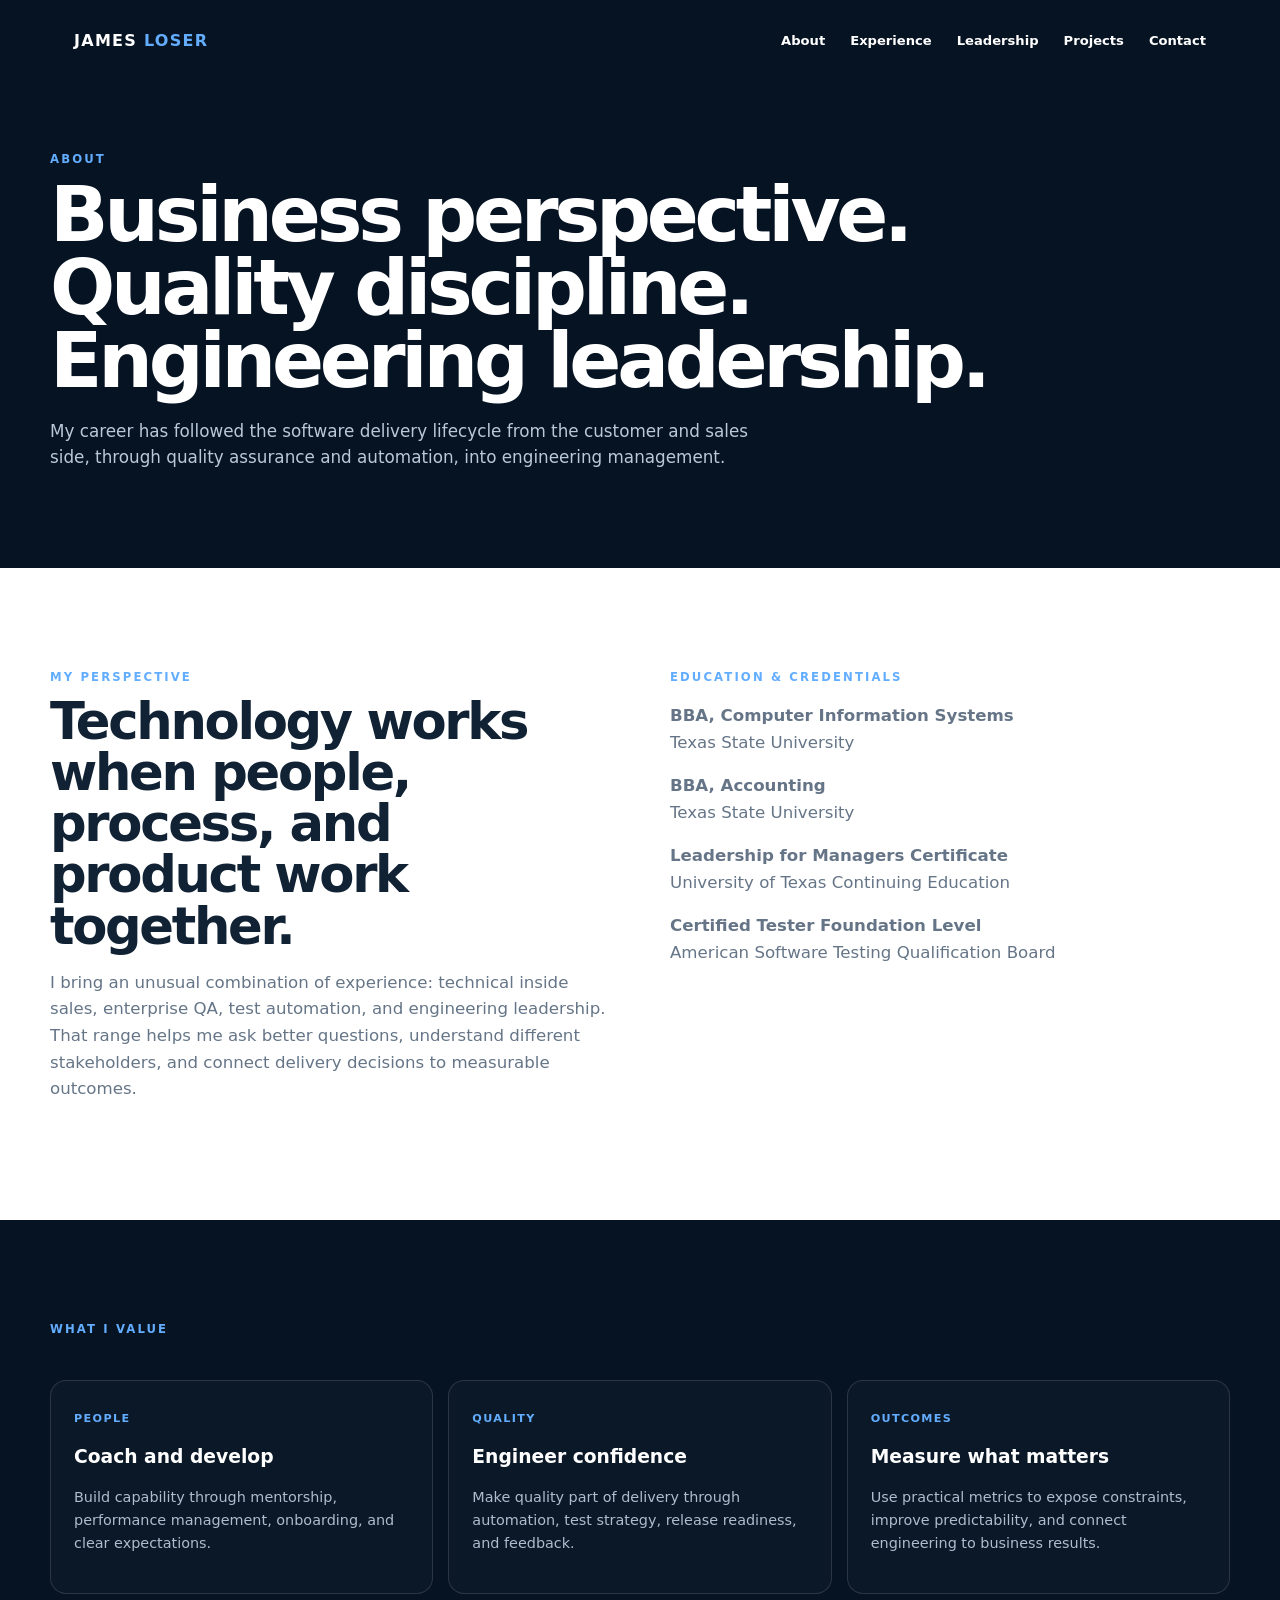
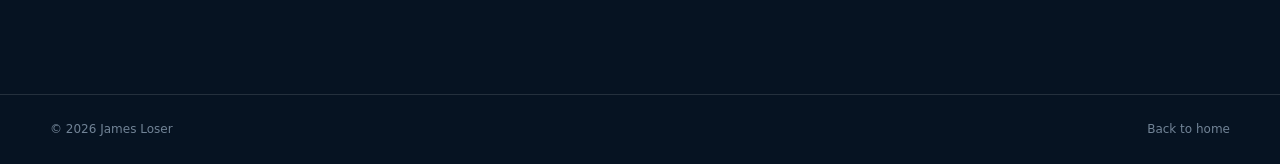
==== about.html @ 6de45515 "Add career-focused About page" ====
<!doctype html><html lang="en"><head><meta charset="utf-8"><meta name="viewport" content="width=device-width,initial-scale=1"><title>About James Loser</title><link rel="stylesheet" href="styles.css"></head><body><header class="page-hero"><nav class="nav"><a class="brand" href="index.html">James <span>Loser</span></a><div class="links"><a href="about.html">About</a><a href="experience.html">Experience</a><a href="leadership.html">Leadership</a><a href="projects.html">Projects</a><a href="contact.html">Contact</a></div></nav><div class="wrap"><div class="eyebrow">About</div><h1>Business perspective.<br>Quality discipline.<br>Engineering leadership.</h1><p>My career has followed the software delivery lifecycle from the customer and sales side, through quality assurance and automation, into engineering management.</p></div></header><main><section><div class="wrap grid2"><div><div class="label">My perspective</div><h2 class="title">Technology works when people, process, and product work together.</h2><p class="lead">I bring an unusual combination of experience: technical inside sales, enterprise QA, test automation, and engineering leadership. That range helps me ask better questions, understand different stakeholders, and connect delivery decisions to measurable outcomes.</p></div><div><div class="label">Education & credentials</div><p class="lead"><strong>BBA, Computer Information Systems</strong><br>Texas State University</p><p class="lead"><strong>BBA, Accounting</strong><br>Texas State University</p><p class="lead"><strong>Leadership for Managers Certificate</strong><br>University of Texas Continuing Education</p><p class="lead"><strong>Certified Tester Foundation Level</strong><br>American Software Testing Qualification Board</p></div></div></section><section class="dark"><div class="wrap"><div class="label">What I value</div><div class="cards"><article class="card"><b>PEOPLE</b><h3>Coach and develop</h3><p>Build capability through mentorship, performance management, onboarding, and clear expectations.</p></article><article class="card"><b>QUALITY</b><h3>Engineer confidence</h3><p>Make quality part of delivery through automation, test strategy, release readiness, and feedback.</p></article><article class="card"><b>OUTCOMES</b><h3>Measure what matters</h3><p>Use practical metrics to expose constraints, improve predictability, and connect engineering to business results.</p></article></div></div></section></main><footer class="footer"><div class="footer-inner"><span>© 2026 James Loser</span><a href="index.html">Back to home</a></div></footer></body></html>
---- styles.css ----
:root{--navy:#061322;--navy2:#0b1f33;--blue:#63adff;--ink:#102234;--muted:#657587;--line:#dbe4ed;--light:#f4f7fa;--white:#fff}*{box-sizing:border-box}html{scroll-behavior:smooth}body{margin:0;font-family:Inter,ui-sans-serif,system-ui,-apple-system,BlinkMacSystemFont,"Segoe UI",sans-serif;color:var(--ink);background:var(--white);line-height:1.6}a{color:inherit;text-decoration:none}.nav{position:absolute;top:0;left:0;right:0;z-index:5;max-width:1180px;margin:auto;padding:28px 24px;display:flex;justify-content:space-between;align-items:center;color:#fff}.brand{font-weight:900;letter-spacing:.08em;text-transform:uppercase}.brand span,.eyebrow,.label{color:var(--blue)}.links{display:flex;gap:25px;font-size:.82rem;font-weight:700}.links a:hover{color:var(--blue)}.hero{min-height:760px;position:relative;display:flex;flex-direction:column;color:#fff;overflow:hidden;background:var(--navy)}.hero:before{content:"";position:absolute;inset:0;background:linear-gradient(90deg,rgba(2,15,29,.88),rgba(2,15,29,.38) 58%,rgba(2,15,29,.18)),url("assets/hero.jpg") center/cover}.hero:after{content:"";position:absolute;inset:0;background:linear-gradient(180deg,rgba(2,12,23,.15),transparent 55%,rgba(2,12,23,.85))}.hero-inner,.metrics{position:relative;z-index:2;width:min(1180px,calc(100% - 48px));margin:auto}.hero-inner{flex:1;display:flex;align-items:center;padding-top:95px}.copy{max-width:720px}.eyebrow,.label{font-size:.73rem;font-weight:900;letter-spacing:.18em;text-transform:uppercase}.copy h1{font-size:clamp(3.3rem,6.5vw,6.4rem);line-height:.94;letter-spacing:-.06em;margin:14px 0 24px}.copy h1 span{color:var(--blue)}.copy p{max-width:680px;color:#e5edf5;font-size:1.05rem}.buttons{display:flex;gap:10px;flex-wrap:wrap;margin-top:28px}.btn{display:inline-block;padding:11px 17px;border:1px solid rgba(255,255,255,.28);border-radius:999px;font-size:.82rem;font-weight:800}.btn.primary{background:#fff;color:var(--navy)}.metrics{border-top:1px solid rgba(255,255,255,.28);padding:18px 0 27px;display:grid;grid-template-columns:repeat(5,1fr);gap:18px}.metric strong{display:block}.metric small{color:#b9c9d8;text-transform:uppercase;letter-spacing:.08em;font-size:.65rem}section{padding:100px 24px}.wrap{max-width:1180px;margin:auto}.section-head{max-width:760px}.title{font-size:clamp(2.3rem,4vw,4rem);line-height:1;letter-spacing:-.045em;margin:9px 0 18px}.lead{color:var(--muted);max-width:760px;font-size:1.04rem}.dark{background:var(--navy);color:#fff}.dark .lead{color:#adbdcd}.grid2{display:grid;grid-template-columns:1fr 1fr;gap:60px}.cards{display:grid;grid-template-columns:repeat(3,1fr);gap:15px;margin-top:42px}.card{border:1px solid rgba(255,255,255,.13);background:rgba(255,255,255,.025);border-radius:16px;padding:23px}.card b{color:var(--blue);font-size:.7rem;letter-spacing:.12em}.card h3{margin:12px 0 7px}.card p{color:#aebdcd;font-size:.9rem}.light{background:var(--light)}.timeline{margin-top:45px;border-left:2px solid #cfdbe6;padding-left:28px}.role{position:relative;margin:0 0 42px}.role:before{content:"";position:absolute;width:10px;height:10px;border-radius:50%;background:var(--blue);left:-34px;top:8px}.role h3{margin:0;font-size:1.35rem}.role .meta{color:#6b7b8b;font-size:.86rem;margin-bottom:10px}.role ul{margin:8px 0 0;padding-left:20px;color:#4f6173}.tags{margin-top:15px}.tag{display:inline-block;border:1px solid #cfdae5;color:#315b83;border-radius:999px;padding:4px 9px;font-size:.7rem;margin:3px}.stat-grid{display:grid;grid-template-columns:repeat(4,1fr);gap:15px;margin-top:35px}.stat{border:1px solid var(--line);background:#fff;border-radius:15px;padding:22px}.stat strong{display:block;font-size:1.7rem}.stat span{color:var(--muted);font-size:.8rem}.contact{background:var(--navy);color:#fff}.contact-box{border:1px solid rgba(255,255,255,.14);border-radius:20px;padding:42px;display:flex;justify-content:space-between;gap:35px;align-items:center}.contact-box p{color:#aebdcd;max-width:700px}.contact-links{display:flex;gap:10px;flex-wrap:wrap}.contact-links a{border:1px solid rgba(255,255,255,.18);padding:10px 14px;border-radius:999px;font-size:.82rem}.page-hero{background:var(--navy);color:#fff;padding:150px 24px 80px}.page-hero h1{font-size:clamp(3rem,6vw,5.5rem);line-height:.95;letter-spacing:-.055em;margin:10px 0 20px}.page-hero p{max-width:720px;color:#b9c9d8;font-size:1.05rem}.footer{border-top:1px solid rgba(255,255,255,.12);background:var(--navy);color:#718396;padding:25px 24px;font-size:.75rem}.footer-inner{max-width:1180px;margin:auto;display:flex;justify-content:space-between}.mobile-menu{display:none}@media(max-width:850px){.links{display:none}.grid2,.cards{grid-template-columns:1fr}.metrics{grid-template-columns:repeat(2,1fr)}.stat-grid{grid-template-columns:repeat(2,1fr)}.hero{min-height:720px}.contact-box{flex-direction:column;align-items:flex-start}}@media(max-width:520px){section{padding:75px 20px}.hero-inner,.metrics{width:calc(100% - 36px)}.copy h1{font-size:3.25rem}.metrics{gap:12px}.page-hero{padding:125px 20px 65px}.stat-grid{grid-template-columns:1fr}.footer-inner{flex-direction:column;gap:6px}}
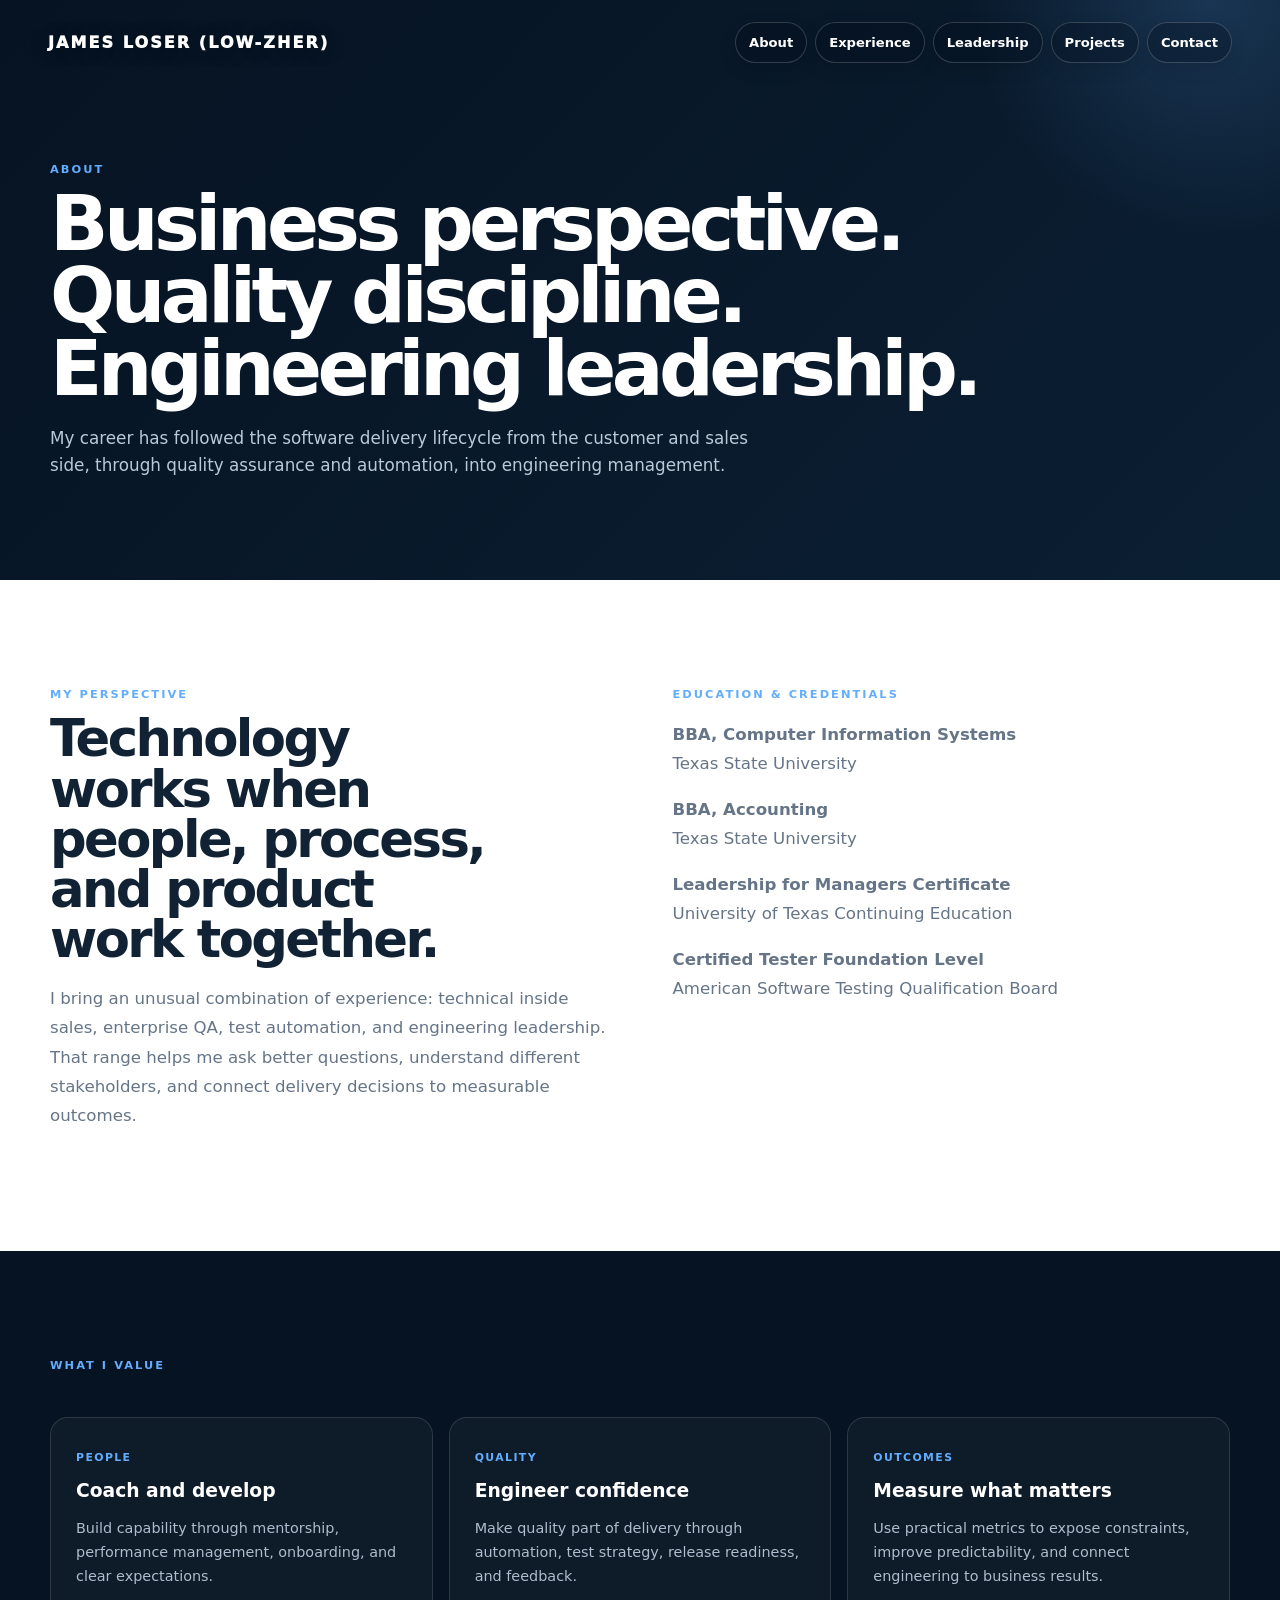
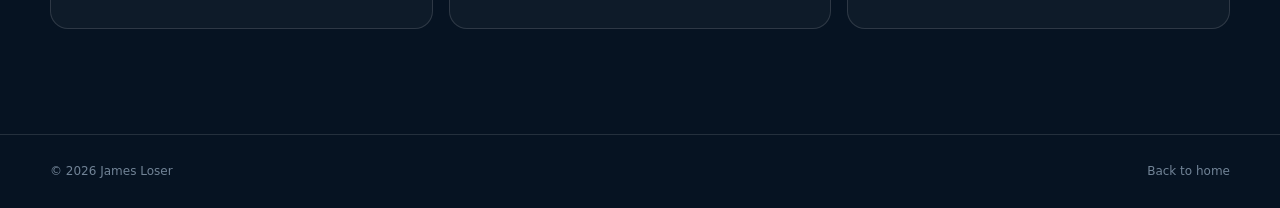
==== commit 0aaeddf7: "Add phonetic spelling for Loser to About branding" ====
--- a/about.html
+++ b/about.html
@@ -1 +1 @@
-<!doctype html><html lang="en"><head><meta charset="utf-8"><meta name="viewport" content="width=device-width,initial-scale=1"><title>About James Loser</title><link rel="stylesheet" href="styles.css"></head><body><header class="page-hero"><nav class="nav"><a class="brand" href="index.html">James <span>Loser</span></a><div class="links"><a href="about.html">About</a><a href="experience.html">Experience</a><a href="leadership.html">Leadership</a><a href="projects.html">Projects</a><a href="contact.html">Contact</a></div></nav><div class="wrap"><div class="eyebrow">About</div><h1>Business perspective.<br>Quality discipline.<br>Engineering leadership.</h1><p>My career has followed the software delivery lifecycle from the customer and sales side, through quality assurance and automation, into engineering management.</p></div></header><main><section><div class="wrap grid2"><div><div class="label">My perspective</div><h2 class="title">Technology works when people, process, and product work together.</h2><p class="lead">I bring an unusual combination of experience: technical inside sales, enterprise QA, test automation, and engineering leadership. That range helps me ask better questions, understand different stakeholders, and connect delivery decisions to measurable outcomes.</p></div><div><div class="label">Education & credentials</div><p class="lead"><strong>BBA, Computer Information Systems</strong><br>Texas State University</p><p class="lead"><strong>BBA, Accounting</strong><br>Texas State University</p><p class="lead"><strong>Leadership for Managers Certificate</strong><br>University of Texas Continuing Education</p><p class="lead"><strong>Certified Tester Foundation Level</strong><br>American Software Testing Qualification Board</p></div></div></section><section class="dark"><div class="wrap"><div class="label">What I value</div><div class="cards"><article class="card"><b>PEOPLE</b><h3>Coach and develop</h3><p>Build capability through mentorship, performance management, onboarding, and clear expectations.</p></article><article class="card"><b>QUALITY</b><h3>Engineer confidence</h3><p>Make quality part of delivery through automation, test strategy, release readiness, and feedback.</p></article><article class="card"><b>OUTCOMES</b><h3>Measure what matters</h3><p>Use practical metrics to expose constraints, improve predictability, and connect engineering to business results.</p></article></div></div></section></main><footer class="footer"><div class="footer-inner"><span>© 2026 James Loser</span><a href="index.html">Back to home</a></div></footer></body></html>+<!doctype html><html lang="en"><head><meta charset="utf-8"><meta name="viewport" content="width=device-width,initial-scale=1"><title>About James Loser</title><link rel="stylesheet" href="styles.css"></head><body><header class="page-hero"><nav class="nav"><a class="brand" href="index.html">James <span>Loser</span><span class="phonetic"> (Low-Zher)</span></a><div class="links"><a href="about.html">About</a><a href="experience.html">Experience</a><a href="leadership.html">Leadership</a><a href="projects.html">Projects</a><a href="contact.html">Contact</a></div></nav><div class="wrap"><div class="eyebrow">About</div><h1>Business perspective.<br>Quality discipline.<br>Engineering leadership.</h1><p>My career has followed the software delivery lifecycle from the customer and sales side, through quality assurance and automation, into engineering management.</p></div></header><main><section><div class="wrap grid2"><div><div class="label">My perspective</div><h2 class="title">Technology works when people, process, and product work together.</h2><p class="lead">I bring an unusual combination of experience: technical inside sales, enterprise QA, test automation, and engineering leadership. That range helps me ask better questions, understand different stakeholders, and connect delivery decisions to measurable outcomes.</p></div><div><div class="label">Education & credentials</div><p class="lead"><strong>BBA, Computer Information Systems</strong><br>Texas State University</p><p class="lead"><strong>BBA, Accounting</strong><br>Texas State University</p><p class="lead"><strong>Leadership for Managers Certificate</strong><br>University of Texas Continuing Education</p><p class="lead"><strong>Certified Tester Foundation Level</strong><br>American Software Testing Qualification Board</p></div></div></section><section class="dark"><div class="wrap"><div class="label">What I value</div><div class="cards"><article class="card"><b>PEOPLE</b><h3>Coach and develop</h3><p>Build capability through mentorship, performance management, onboarding, and clear expectations.</p></article><article class="card"><b>QUALITY</b><h3>Engineer confidence</h3><p>Make quality part of delivery through automation, test strategy, release readiness, and feedback.</p></article><article class="card"><b>OUTCOMES</b><h3>Measure what matters</h3><p>Use practical metrics to expose constraints, improve predictability, and connect engineering to business results.</p></article></div></div></section></main><footer class="footer"><div class="footer-inner"><span>© 2026 James Loser</span><a href="index.html">Back to home</a></div></footer></body></html>
--- a/styles.css
+++ b/styles.css
@@ -1 +1 @@
-:root{--navy:#061322;--navy2:#0b1f33;--blue:#63adff;--ink:#102234;--muted:#657587;--line:#dbe4ed;--light:#f4f7fa;--white:#fff}*{box-sizing:border-box}html{scroll-behavior:smooth}body{margin:0;font-family:Inter,ui-sans-serif,system-ui,-apple-system,BlinkMacSystemFont,"Segoe UI",sans-serif;color:var(--ink);background:var(--white);line-height:1.6}a{color:inherit;text-decoration:none}.nav{position:absolute;top:0;left:0;right:0;z-index:5;max-width:1180px;margin:auto;padding:28px 24px;display:flex;justify-content:space-between;align-items:center;color:#fff}.brand{font-weight:900;letter-spacing:.08em;text-transform:uppercase}.brand span,.eyebrow,.label{color:var(--blue)}.links{display:flex;gap:25px;font-size:.82rem;font-weight:700}.links a:hover{color:var(--blue)}.hero{min-height:760px;position:relative;display:flex;flex-direction:column;color:#fff;overflow:hidden;background:var(--navy)}.hero:before{content:"";position:absolute;inset:0;background:linear-gradient(90deg,rgba(2,15,29,.88),rgba(2,15,29,.38) 58%,rgba(2,15,29,.18)),url("assets/hero.jpg") center/cover}.hero:after{content:"";position:absolute;inset:0;background:linear-gradient(180deg,rgba(2,12,23,.15),transparent 55%,rgba(2,12,23,.85))}.hero-inner,.metrics{position:relative;z-index:2;width:min(1180px,calc(100% - 48px));margin:auto}.hero-inner{flex:1;display:flex;align-items:center;padding-top:95px}.copy{max-width:720px}.eyebrow,.label{font-size:.73rem;font-weight:900;letter-spacing:.18em;text-transform:uppercase}.copy h1{font-size:clamp(3.3rem,6.5vw,6.4rem);line-height:.94;letter-spacing:-.06em;margin:14px 0 24px}.copy h1 span{color:var(--blue)}.copy p{max-width:680px;color:#e5edf5;font-size:1.05rem}.buttons{display:flex;gap:10px;flex-wrap:wrap;margin-top:28px}.btn{display:inline-block;padding:11px 17px;border:1px solid rgba(255,255,255,.28);border-radius:999px;font-size:.82rem;font-weight:800}.btn.primary{background:#fff;color:var(--navy)}.metrics{border-top:1px solid rgba(255,255,255,.28);padding:18px 0 27px;display:grid;grid-template-columns:repeat(5,1fr);gap:18px}.metric strong{display:block}.metric small{color:#b9c9d8;text-transform:uppercase;letter-spacing:.08em;font-size:.65rem}section{padding:100px 24px}.wrap{max-width:1180px;margin:auto}.section-head{max-width:760px}.title{font-size:clamp(2.3rem,4vw,4rem);line-height:1;letter-spacing:-.045em;margin:9px 0 18px}.lead{color:var(--muted);max-width:760px;font-size:1.04rem}.dark{background:var(--navy);color:#fff}.dark .lead{color:#adbdcd}.grid2{display:grid;grid-template-columns:1fr 1fr;gap:60px}.cards{display:grid;grid-template-columns:repeat(3,1fr);gap:15px;margin-top:42px}.card{border:1px solid rgba(255,255,255,.13);background:rgba(255,255,255,.025);border-radius:16px;padding:23px}.card b{color:var(--blue);font-size:.7rem;letter-spacing:.12em}.card h3{margin:12px 0 7px}.card p{color:#aebdcd;font-size:.9rem}.light{background:var(--light)}.timeline{margin-top:45px;border-left:2px solid #cfdbe6;padding-left:28px}.role{position:relative;margin:0 0 42px}.role:before{content:"";position:absolute;width:10px;height:10px;border-radius:50%;background:var(--blue);left:-34px;top:8px}.role h3{margin:0;font-size:1.35rem}.role .meta{color:#6b7b8b;font-size:.86rem;margin-bottom:10px}.role ul{margin:8px 0 0;padding-left:20px;color:#4f6173}.tags{margin-top:15px}.tag{display:inline-block;border:1px solid #cfdae5;color:#315b83;border-radius:999px;padding:4px 9px;font-size:.7rem;margin:3px}.stat-grid{display:grid;grid-template-columns:repeat(4,1fr);gap:15px;margin-top:35px}.stat{border:1px solid var(--line);background:#fff;border-radius:15px;padding:22px}.stat strong{display:block;font-size:1.7rem}.stat span{color:var(--muted);font-size:.8rem}.contact{background:var(--navy);color:#fff}.contact-box{border:1px solid rgba(255,255,255,.14);border-radius:20px;padding:42px;display:flex;justify-content:space-between;gap:35px;align-items:center}.contact-box p{color:#aebdcd;max-width:700px}.contact-links{display:flex;gap:10px;flex-wrap:wrap}.contact-links a{border:1px solid rgba(255,255,255,.18);padding:10px 14px;border-radius:999px;font-size:.82rem}.page-hero{background:var(--navy);color:#fff;padding:150px 24px 80px}.page-hero h1{font-size:clamp(3rem,6vw,5.5rem);line-height:.95;letter-spacing:-.055em;margin:10px 0 20px}.page-hero p{max-width:720px;color:#b9c9d8;font-size:1.05rem}.footer{border-top:1px solid rgba(255,255,255,.12);background:var(--navy);color:#718396;padding:25px 24px;font-size:.75rem}.footer-inner{max-width:1180px;margin:auto;display:flex;justify-content:space-between}.mobile-menu{display:none}@media(max-width:850px){.links{display:none}.grid2,.cards{grid-template-columns:1fr}.metrics{grid-template-columns:repeat(2,1fr)}.stat-grid{grid-template-columns:repeat(2,1fr)}.hero{min-height:720px}.contact-box{flex-direction:column;align-items:flex-start}}@media(max-width:520px){section{padding:75px 20px}.hero-inner,.metrics{width:calc(100% - 36px)}.copy h1{font-size:3.25rem}.metrics{gap:12px}.page-hero{padding:125px 20px 65px}.stat-grid{grid-template-columns:1fr}.footer-inner{flex-direction:column;gap:6px}}
+:root{--navy:#061322;--navy2:#0b1f33;--blue:#63adff;--blue2:#9dceff;--ink:#102234;--muted:#657587;--line:#dbe4ed;--light:#f4f7fa;--white:#fff;--shadow:0 18px 50px rgba(4,18,32,.10)}*{box-sizing:border-box}html{scroll-behavior:smooth}body{margin:0;font-family:Inter,ui-sans-serif,system-ui,-apple-system,BlinkMacSystemFont,"Segoe UI",sans-serif;color:var(--ink);background:var(--white);line-height:1.6;-webkit-font-smoothing:antialiased}a{color:inherit;text-decoration:none}.nav{position:absolute;top:0;left:0;right:0;z-index:10;max-width:1240px;margin:auto;padding:22px 28px;display:flex;justify-content:space-between;align-items:center;gap:24px;color:#fff}.brand{font-weight:950;letter-spacing:.13em;text-transform:uppercase;white-space:nowrap;font-size:1rem;color:#fff;text-shadow:0 2px 18px rgba(0,0,0,.35)}.brand span{color:#fff}.eyebrow,.label{color:var(--blue)}.links{display:flex;gap:8px;align-items:center;font-size:.82rem;font-weight:800}.links a{padding:9px 13px;border:1px solid rgba(255,255,255,.18);border-radius:999px;background:rgba(2,12,23,.30);box-shadow:0 6px 18px rgba(0,0,0,.12);transition:.2s ease}.links a:hover,.links a:focus-visible{color:#fff;background:rgba(99,173,255,.18);border-color:rgba(99,173,255,.65);transform:translateY(-1px);outline:none}.hero{min-height:800px;position:relative;display:flex;flex-direction:column;color:#fff;overflow:hidden;background:var(--navy)}.hero:before{content:"";position:absolute;inset:0;background:linear-gradient(90deg,rgba(2,15,29,.96) 0%,rgba(2,15,29,.72) 42%,rgba(2,15,29,.18) 100%),url("assets/hero.jpg") center/cover no-repeat;transform:scale(1.01)}.hero:after{content:"";position:absolute;inset:0;background:linear-gradient(180deg,rgba(2,12,23,.22),transparent 48%,rgba(2,12,23,.92) 100%);pointer-events:none}.hero-inner,.metrics{position:relative;z-index:2;width:min(1180px,calc(100% - 56px));margin:auto}.hero-inner{flex:1;display:flex;align-items:center;justify-content:space-between;gap:56px;padding:112px 0 70px}.copy{max-width:730px;position:relative;z-index:3}.eyebrow,.label{font-size:.71rem;font-weight:900;letter-spacing:.18em;text-transform:uppercase}.copy h1{font-size:clamp(3.35rem,6.4vw,6.5rem);line-height:.92;letter-spacing:-.065em;margin:14px 0 25px;text-wrap:balance}.copy h1 span{color:var(--blue)}.copy p{max-width:690px;color:#e5edf5;font-size:1.06rem;line-height:1.7}.buttons{display:flex;gap:11px;flex-wrap:wrap;margin-top:30px}.btn{display:inline-block;padding:11px 18px;border:1px solid rgba(255,255,255,.30);border-radius:999px;font-size:.8rem;font-weight:800;transition:transform .2s ease,background .2s ease,border-color .2s ease}.btn:hover{transform:translateY(-2px);border-color:rgba(255,255,255,.55);background:rgba(255,255,255,.10)}.btn.primary{background:#fff;color:var(--navy);border-color:#fff}.btn.primary:hover{background:#eaf4ff}.hero-visual{position:relative;flex:0 0 390px;width:390px;aspect-ratio:400/401;height:auto;border:1px solid rgba(255,255,255,.28);border-radius:28px;overflow:hidden;background:#061322;box-shadow:0 30px 80px rgba(0,0,0,.38);transform:rotate(2deg)}.hero-visual:before{content:"";position:absolute;inset:0;background:linear-gradient(160deg,rgba(99,173,255,.08),transparent 42%,rgba(2,12,23,.18) 100%);z-index:1;pointer-events:none}.visual-image{position:absolute;inset:0;background:url("assets/james-hero.jpg") center/contain no-repeat;background-color:#061322}.metrics{border-top:1px solid rgba(255,255,255,.28);padding:19px 0 28px;display:grid;grid-template-columns:repeat(5,1fr);gap:18px}.metric strong{display:block;font-size:1rem}.metric small{color:#b9c9d8;text-transform:uppercase;letter-spacing:.08em;font-size:.62rem}.metric{min-width:0}section{padding:105px 28px}.wrap{max-width:1180px;margin:auto}.section-head{max-width:760px}.title{font-size:clamp(2.35rem,4vw,4rem);line-height:.98;letter-spacing:-.05em;margin:10px 0 20px;text-wrap:balance}.lead{color:var(--muted);max-width:760px;font-size:1.04rem;line-height:1.75}.dark{background:var(--navy);color:#fff}.dark .lead{color:#adbdcd}.grid2{display:grid;grid-template-columns:1fr 1fr;gap:65px;align-items:start}.cards{display:grid;grid-template-columns:repeat(3,1fr);gap:16px;margin-top:42px}.card{border:1px solid rgba(255,255,255,.13);background:rgba(255,255,255,.035);border-radius:18px;padding:25px;transition:transform .2s ease,border-color .2s ease,background .2s ease}.card:hover{transform:translateY(-4px);border-color:rgba(99,173,255,.42);background:rgba(255,255,255,.06)}.card b{color:var(--blue);font-size:.68rem;letter-spacing:.13em}.card h3{margin:12px 0 7px;line-height:1.2}.card p{color:#aebdcd;font-size:.9rem;line-height:1.65}.light{background:var(--light)}.stat-grid{display:grid;grid-template-columns:repeat(4,1fr);gap:16px;margin-top:35px}.stat{border:1px solid var(--line);background:#fff;border-radius:16px;padding:24px;box-shadow:0 8px 25px rgba(10,31,50,.05)}.stat strong{display:block;font-size:1.8rem;letter-spacing:-.03em}.stat span{color:var(--muted);font-size:.8rem}.timeline{margin-top:45px;border-left:2px solid #cfdbe6;padding-left:30px}.role{position:relative;margin:0 0 48px}.role:last-child{margin-bottom:0}.role:before{content:"";position:absolute;width:11px;height:11px;border-radius:50%;background:var(--blue);left:-37px;top:8px;box-shadow:0 0 0 5px var(--white)}.role h3{margin:0;font-size:1.35rem;line-height:1.25}.role .meta{color:#6b7b8b;font-size:.86rem;margin:5px 0 12px}.role ul{margin:8px 0 0;padding-left:20px;color:#4f6173}.role li{margin:6px 0}.tags{margin-top:15px}.tag{display:inline-block;border:1px solid #cfdae5;color:#315b83;background:#fff;border-radius:999px;padding:4px 9px;font-size:.68rem;margin:3px}.contact{background:var(--navy);color:#fff}.contact-box{border:1px solid rgba(255,255,255,.14);border-radius:22px;padding:44px;display:flex;justify-content:space-between;gap:35px;align-items:center;background:linear-gradient(135deg,rgba(255,255,255,.045),rgba(255,255,255,.015))}.contact-box p{color:#aebdcd;max-width:700px}.contact-links{display:flex;gap:10px;flex-wrap:wrap}.contact-links a{border:1px solid rgba(255,255,255,.18);padding:10px 14px;border-radius:999px;font-size:.82rem;transition:.2s ease}.contact-links a:hover{border-color:var(--blue);color:var(--blue)}.page-hero{position:relative;background:linear-gradient(135deg,var(--navy),var(--navy2));color:#fff;padding:160px 28px 85px;overflow:hidden}.page-hero:after{content:"";position:absolute;width:500px;height:500px;border-radius:50%;right:-180px;top:-250px;background:radial-gradient(circle,rgba(99,173,255,.18),transparent 68%);pointer-events:none}.page-hero .wrap{position:relative;z-index:1}.page-hero h1{font-size:clamp(3rem,6vw,5.5rem);line-height:.94;letter-spacing:-.06em;margin:10px 0 20px;text-wrap:balance}.page-hero p{max-width:720px;color:#b9c9d8;font-size:1.05rem}.footer{border-top:1px solid rgba(255,255,255,.12);background:var(--navy);color:#718396;padding:27px 28px;font-size:.75rem}.footer-inner{max-width:1180px;margin:auto;display:flex;justify-content:space-between;gap:20px}.mobile-menu{display:none}@media(max-width:1050px){.hero-inner{gap:35px}.hero-visual{flex-basis:340px;width:340px}.copy h1{font-size:clamp(3.1rem,6.2vw,5.6rem)}}@media(max-width:900px){.nav{padding:20px 22px;flex-wrap:wrap}.nav .links{flex:1 0 100%;justify-content:flex-end}.hero-inner,.metrics{width:min(100% - 44px,1180px)}.hero{min-height:780px}.hero-inner{align-items:center}.hero-visual{flex-basis:300px;width:300px}.grid2{grid-template-columns:1fr;gap:30px}.cards{grid-template-columns:1fr 1fr}.metrics{grid-template-columns:repeat(3,1fr)}}@media(max-width:760px){.hero-inner{flex-direction:column;align-items:stretch;padding-top:145px;padding-bottom:45px}.copy{max-width:none}.hero-visual{width:100%;height:auto;flex:none;transform:rotate(0)}.hero{min-height:auto}.metrics{margin-top:0}}@media(max-width:650px){.nav{padding:17px 18px;gap:10px}.nav .links{justify-content:flex-start;gap:3px;overflow-x:auto;white-space:nowrap;scrollbar-width:none;padding-bottom:2px}.nav .links::-webkit-scrollbar{display:none}.nav .links a{font-size:.68rem;padding:7px 9px}.hero-inner{padding-top:145px;padding-bottom:55px}.copy h1{font-size:clamp(3rem,14vw,4.4rem)}.copy p{font-size:.97rem}.metrics{grid-template-columns:repeat(2,1fr);gap:14px;padding-bottom:24px}.cards{grid-template-columns:1fr}.stat-grid{grid-template-columns:1fr 1fr}.contact-box{padding:30px 24px;align-items:flex-start}.page-hero{padding:145px 20px 65px}section{padding:78px 20px}.wrap{width:100%}}@media(max-width:430px){.brand{font-size:.82rem}.nav .links{flex-basis:100%}.hero-inner{width:calc(100% - 36px)}.metrics{width:calc(100% - 36px);gap:10px}.metric strong{font-size:.9rem}.metric small{font-size:.57rem}.stat-grid{grid-template-columns:1fr}.footer{padding:24px 20px}.footer-inner{flex-direction:column;gap:7px}.buttons .btn{width:100%;text-align:center}.contact-links a{width:100%;text-align:center}}
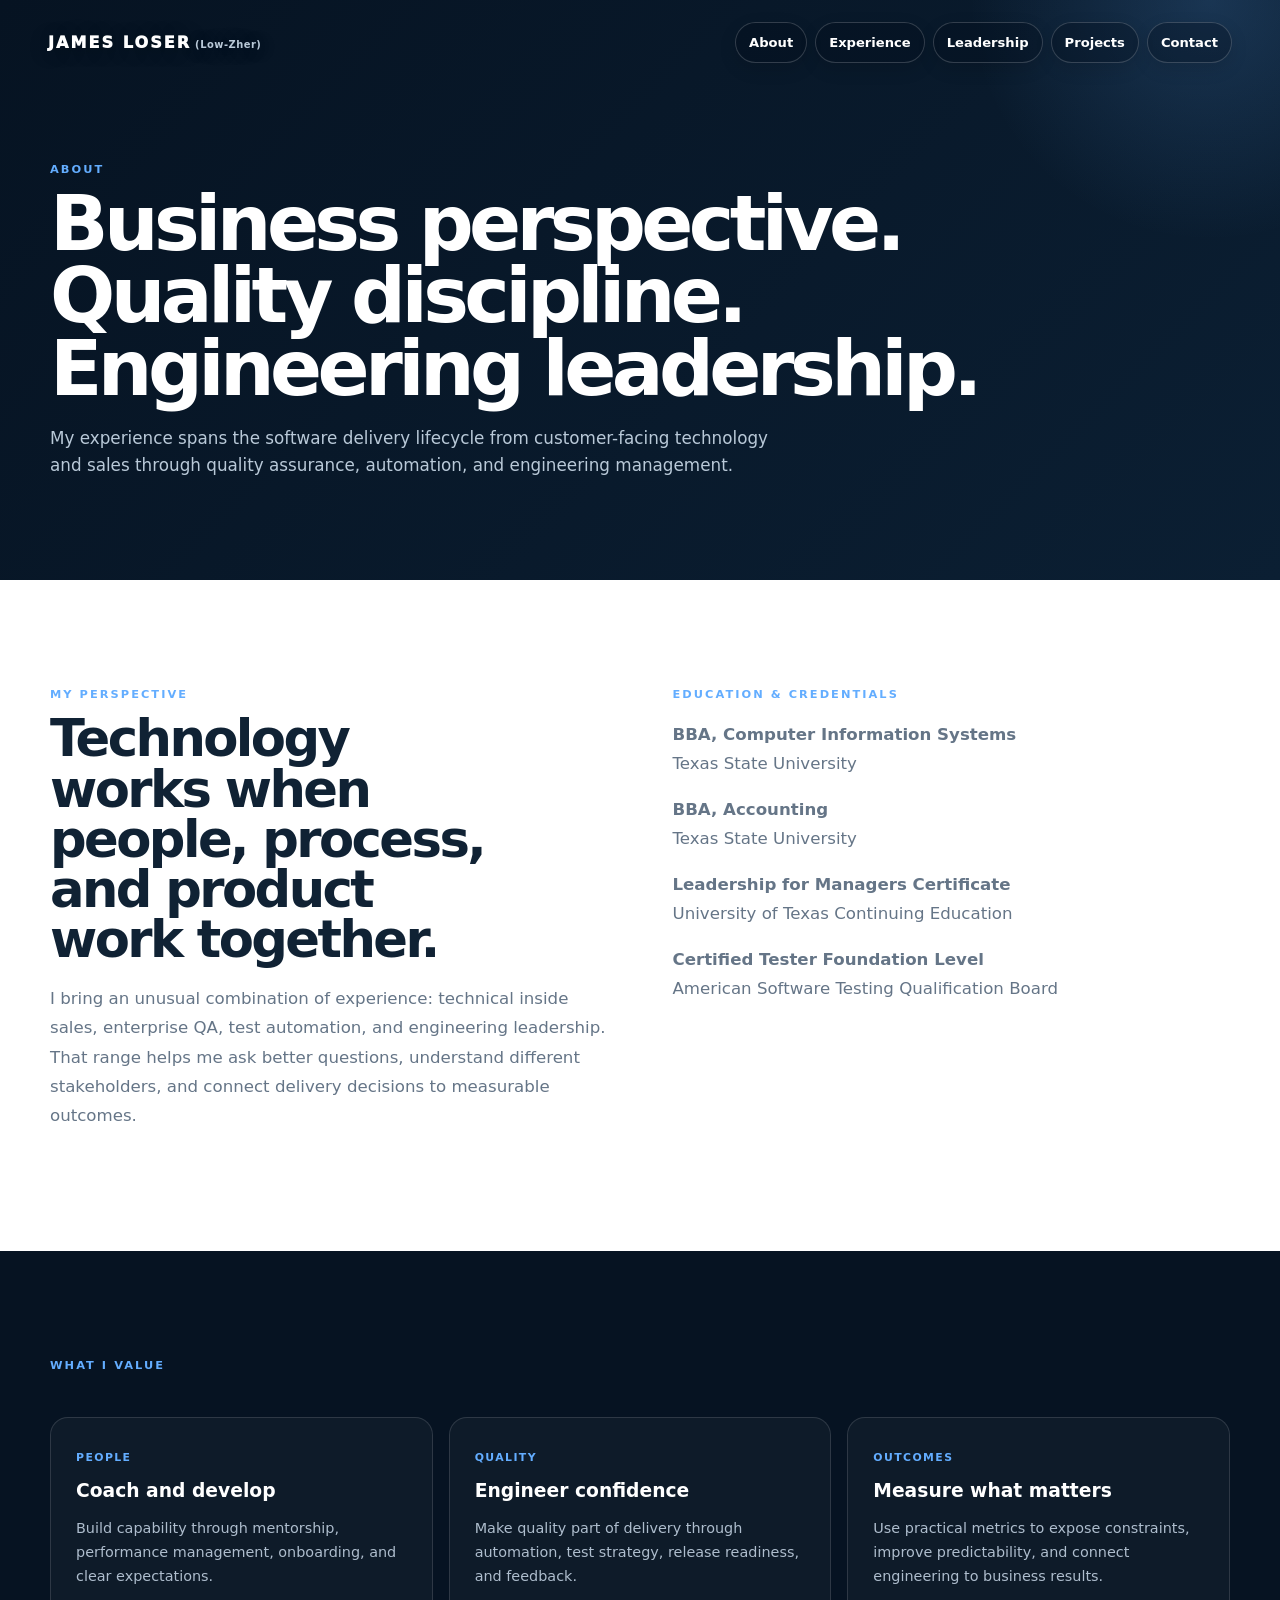
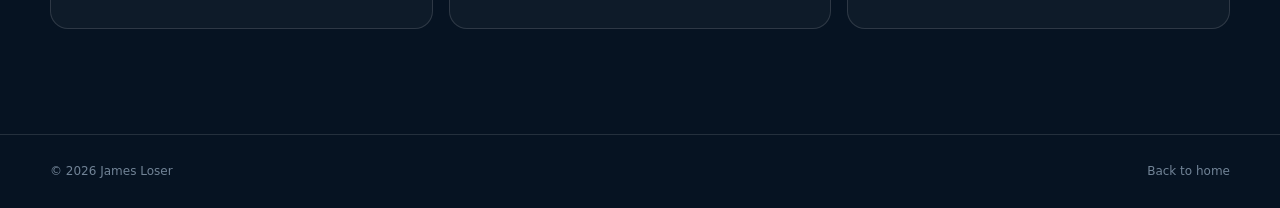
==== commit 07cccb8d: "Reduce unnecessary age signals and modernize portfolio framing" ====
--- a/about.html
+++ b/about.html
@@ -1 +1 @@
-<!doctype html><html lang="en"><head><meta charset="utf-8"><meta name="viewport" content="width=device-width,initial-scale=1"><title>About James Loser</title><link rel="stylesheet" href="styles.css"></head><body><header class="page-hero"><nav class="nav"><a class="brand" href="index.html">James <span>Loser</span><span class="phonetic"> (Low-Zher)</span></a><div class="links"><a href="about.html">About</a><a href="experience.html">Experience</a><a href="leadership.html">Leadership</a><a href="projects.html">Projects</a><a href="contact.html">Contact</a></div></nav><div class="wrap"><div class="eyebrow">About</div><h1>Business perspective.<br>Quality discipline.<br>Engineering leadership.</h1><p>My career has followed the software delivery lifecycle from the customer and sales side, through quality assurance and automation, into engineering management.</p></div></header><main><section><div class="wrap grid2"><div><div class="label">My perspective</div><h2 class="title">Technology works when people, process, and product work together.</h2><p class="lead">I bring an unusual combination of experience: technical inside sales, enterprise QA, test automation, and engineering leadership. That range helps me ask better questions, understand different stakeholders, and connect delivery decisions to measurable outcomes.</p></div><div><div class="label">Education & credentials</div><p class="lead"><strong>BBA, Computer Information Systems</strong><br>Texas State University</p><p class="lead"><strong>BBA, Accounting</strong><br>Texas State University</p><p class="lead"><strong>Leadership for Managers Certificate</strong><br>University of Texas Continuing Education</p><p class="lead"><strong>Certified Tester Foundation Level</strong><br>American Software Testing Qualification Board</p></div></div></section><section class="dark"><div class="wrap"><div class="label">What I value</div><div class="cards"><article class="card"><b>PEOPLE</b><h3>Coach and develop</h3><p>Build capability through mentorship, performance management, onboarding, and clear expectations.</p></article><article class="card"><b>QUALITY</b><h3>Engineer confidence</h3><p>Make quality part of delivery through automation, test strategy, release readiness, and feedback.</p></article><article class="card"><b>OUTCOMES</b><h3>Measure what matters</h3><p>Use practical metrics to expose constraints, improve predictability, and connect engineering to business results.</p></article></div></div></section></main><footer class="footer"><div class="footer-inner"><span>© 2026 James Loser</span><a href="index.html">Back to home</a></div></footer></body></html>+<!doctype html><html lang="en"><head><meta charset="utf-8"><meta name="viewport" content="width=device-width,initial-scale=1"><title>About James Loser</title><link rel="stylesheet" href="styles.css"></head><body><header class="page-hero"><nav class="nav"><a class="brand" href="index.html">James <span>Loser</span><span class="phonetic"> (Low-Zher)</span></a><div class="links"><a href="about.html">About</a><a href="experience.html">Experience</a><a href="leadership.html">Leadership</a><a href="projects.html">Projects</a><a href="contact.html">Contact</a></div></nav><div class="wrap"><div class="eyebrow">About</div><h1>Business perspective.<br>Quality discipline.<br>Engineering leadership.</h1><p>My experience spans the software delivery lifecycle from customer-facing technology and sales through quality assurance, automation, and engineering management.</p></div></header><main><section><div class="wrap grid2"><div><div class="label">My perspective</div><h2 class="title">Technology works when people, process, and product work together.</h2><p class="lead">I bring an unusual combination of experience: technical inside sales, enterprise QA, test automation, and engineering leadership. That range helps me ask better questions, understand different stakeholders, and connect delivery decisions to measurable outcomes.</p></div><div><div class="label">Education & credentials</div><p class="lead"><strong>BBA, Computer Information Systems</strong><br>Texas State University</p><p class="lead"><strong>BBA, Accounting</strong><br>Texas State University</p><p class="lead"><strong>Leadership for Managers Certificate</strong><br>University of Texas Continuing Education</p><p class="lead"><strong>Certified Tester Foundation Level</strong><br>American Software Testing Qualification Board</p></div></div></section><section class="dark"><div class="wrap"><div class="label">What I value</div><div class="cards"><article class="card"><b>PEOPLE</b><h3>Coach and develop</h3><p>Build capability through mentorship, performance management, onboarding, and clear expectations.</p></article><article class="card"><b>QUALITY</b><h3>Engineer confidence</h3><p>Make quality part of delivery through automation, test strategy, release readiness, and feedback.</p></article><article class="card"><b>OUTCOMES</b><h3>Measure what matters</h3><p>Use practical metrics to expose constraints, improve predictability, and connect engineering to business results.</p></article></div></div></section></main><footer class="footer"><div class="footer-inner"><span>© 2026 James Loser</span><a href="index.html">Back to home</a></div></footer></body></html>
--- a/styles.css
+++ b/styles.css
@@ -1 +1 @@
-:root{--navy:#061322;--navy2:#0b1f33;--blue:#63adff;--blue2:#9dceff;--ink:#102234;--muted:#657587;--line:#dbe4ed;--light:#f4f7fa;--white:#fff;--shadow:0 18px 50px rgba(4,18,32,.10)}*{box-sizing:border-box}html{scroll-behavior:smooth}body{margin:0;font-family:Inter,ui-sans-serif,system-ui,-apple-system,BlinkMacSystemFont,"Segoe UI",sans-serif;color:var(--ink);background:var(--white);line-height:1.6;-webkit-font-smoothing:antialiased}a{color:inherit;text-decoration:none}.nav{position:absolute;top:0;left:0;right:0;z-index:10;max-width:1240px;margin:auto;padding:22px 28px;display:flex;justify-content:space-between;align-items:center;gap:24px;color:#fff}.brand{font-weight:950;letter-spacing:.13em;text-transform:uppercase;white-space:nowrap;font-size:1rem;color:#fff;text-shadow:0 2px 18px rgba(0,0,0,.35)}.brand span{color:#fff}.eyebrow,.label{color:var(--blue)}.links{display:flex;gap:8px;align-items:center;font-size:.82rem;font-weight:800}.links a{padding:9px 13px;border:1px solid rgba(255,255,255,.18);border-radius:999px;background:rgba(2,12,23,.30);box-shadow:0 6px 18px rgba(0,0,0,.12);transition:.2s ease}.links a:hover,.links a:focus-visible{color:#fff;background:rgba(99,173,255,.18);border-color:rgba(99,173,255,.65);transform:translateY(-1px);outline:none}.hero{min-height:800px;position:relative;display:flex;flex-direction:column;color:#fff;overflow:hidden;background:var(--navy)}.hero:before{content:"";position:absolute;inset:0;background:linear-gradient(90deg,rgba(2,15,29,.96) 0%,rgba(2,15,29,.72) 42%,rgba(2,15,29,.18) 100%),url("assets/hero.jpg") center/cover no-repeat;transform:scale(1.01)}.hero:after{content:"";position:absolute;inset:0;background:linear-gradient(180deg,rgba(2,12,23,.22),transparent 48%,rgba(2,12,23,.92) 100%);pointer-events:none}.hero-inner,.metrics{position:relative;z-index:2;width:min(1180px,calc(100% - 56px));margin:auto}.hero-inner{flex:1;display:flex;align-items:center;justify-content:space-between;gap:56px;padding:112px 0 70px}.copy{max-width:730px;position:relative;z-index:3}.eyebrow,.label{font-size:.71rem;font-weight:900;letter-spacing:.18em;text-transform:uppercase}.copy h1{font-size:clamp(3.35rem,6.4vw,6.5rem);line-height:.92;letter-spacing:-.065em;margin:14px 0 25px;text-wrap:balance}.copy h1 span{color:var(--blue)}.copy p{max-width:690px;color:#e5edf5;font-size:1.06rem;line-height:1.7}.buttons{display:flex;gap:11px;flex-wrap:wrap;margin-top:30px}.btn{display:inline-block;padding:11px 18px;border:1px solid rgba(255,255,255,.30);border-radius:999px;font-size:.8rem;font-weight:800;transition:transform .2s ease,background .2s ease,border-color .2s ease}.btn:hover{transform:translateY(-2px);border-color:rgba(255,255,255,.55);background:rgba(255,255,255,.10)}.btn.primary{background:#fff;color:var(--navy);border-color:#fff}.btn.primary:hover{background:#eaf4ff}.hero-visual{position:relative;flex:0 0 390px;width:390px;aspect-ratio:400/401;height:auto;border:1px solid rgba(255,255,255,.28);border-radius:28px;overflow:hidden;background:#061322;box-shadow:0 30px 80px rgba(0,0,0,.38);transform:rotate(2deg)}.hero-visual:before{content:"";position:absolute;inset:0;background:linear-gradient(160deg,rgba(99,173,255,.08),transparent 42%,rgba(2,12,23,.18) 100%);z-index:1;pointer-events:none}.visual-image{position:absolute;inset:0;background:url("assets/james-hero.jpg") center/contain no-repeat;background-color:#061322}.metrics{border-top:1px solid rgba(255,255,255,.28);padding:19px 0 28px;display:grid;grid-template-columns:repeat(5,1fr);gap:18px}.metric strong{display:block;font-size:1rem}.metric small{color:#b9c9d8;text-transform:uppercase;letter-spacing:.08em;font-size:.62rem}.metric{min-width:0}section{padding:105px 28px}.wrap{max-width:1180px;margin:auto}.section-head{max-width:760px}.title{font-size:clamp(2.35rem,4vw,4rem);line-height:.98;letter-spacing:-.05em;margin:10px 0 20px;text-wrap:balance}.lead{color:var(--muted);max-width:760px;font-size:1.04rem;line-height:1.75}.dark{background:var(--navy);color:#fff}.dark .lead{color:#adbdcd}.grid2{display:grid;grid-template-columns:1fr 1fr;gap:65px;align-items:start}.cards{display:grid;grid-template-columns:repeat(3,1fr);gap:16px;margin-top:42px}.card{border:1px solid rgba(255,255,255,.13);background:rgba(255,255,255,.035);border-radius:18px;padding:25px;transition:transform .2s ease,border-color .2s ease,background .2s ease}.card:hover{transform:translateY(-4px);border-color:rgba(99,173,255,.42);background:rgba(255,255,255,.06)}.card b{color:var(--blue);font-size:.68rem;letter-spacing:.13em}.card h3{margin:12px 0 7px;line-height:1.2}.card p{color:#aebdcd;font-size:.9rem;line-height:1.65}.light{background:var(--light)}.stat-grid{display:grid;grid-template-columns:repeat(4,1fr);gap:16px;margin-top:35px}.stat{border:1px solid var(--line);background:#fff;border-radius:16px;padding:24px;box-shadow:0 8px 25px rgba(10,31,50,.05)}.stat strong{display:block;font-size:1.8rem;letter-spacing:-.03em}.stat span{color:var(--muted);font-size:.8rem}.timeline{margin-top:45px;border-left:2px solid #cfdbe6;padding-left:30px}.role{position:relative;margin:0 0 48px}.role:last-child{margin-bottom:0}.role:before{content:"";position:absolute;width:11px;height:11px;border-radius:50%;background:var(--blue);left:-37px;top:8px;box-shadow:0 0 0 5px var(--white)}.role h3{margin:0;font-size:1.35rem;line-height:1.25}.role .meta{color:#6b7b8b;font-size:.86rem;margin:5px 0 12px}.role ul{margin:8px 0 0;padding-left:20px;color:#4f6173}.role li{margin:6px 0}.tags{margin-top:15px}.tag{display:inline-block;border:1px solid #cfdae5;color:#315b83;background:#fff;border-radius:999px;padding:4px 9px;font-size:.68rem;margin:3px}.contact{background:var(--navy);color:#fff}.contact-box{border:1px solid rgba(255,255,255,.14);border-radius:22px;padding:44px;display:flex;justify-content:space-between;gap:35px;align-items:center;background:linear-gradient(135deg,rgba(255,255,255,.045),rgba(255,255,255,.015))}.contact-box p{color:#aebdcd;max-width:700px}.contact-links{display:flex;gap:10px;flex-wrap:wrap}.contact-links a{border:1px solid rgba(255,255,255,.18);padding:10px 14px;border-radius:999px;font-size:.82rem;transition:.2s ease}.contact-links a:hover{border-color:var(--blue);color:var(--blue)}.page-hero{position:relative;background:linear-gradient(135deg,var(--navy),var(--navy2));color:#fff;padding:160px 28px 85px;overflow:hidden}.page-hero:after{content:"";position:absolute;width:500px;height:500px;border-radius:50%;right:-180px;top:-250px;background:radial-gradient(circle,rgba(99,173,255,.18),transparent 68%);pointer-events:none}.page-hero .wrap{position:relative;z-index:1}.page-hero h1{font-size:clamp(3rem,6vw,5.5rem);line-height:.94;letter-spacing:-.06em;margin:10px 0 20px;text-wrap:balance}.page-hero p{max-width:720px;color:#b9c9d8;font-size:1.05rem}.footer{border-top:1px solid rgba(255,255,255,.12);background:var(--navy);color:#718396;padding:27px 28px;font-size:.75rem}.footer-inner{max-width:1180px;margin:auto;display:flex;justify-content:space-between;gap:20px}.mobile-menu{display:none}@media(max-width:1050px){.hero-inner{gap:35px}.hero-visual{flex-basis:340px;width:340px}.copy h1{font-size:clamp(3.1rem,6.2vw,5.6rem)}}@media(max-width:900px){.nav{padding:20px 22px;flex-wrap:wrap}.nav .links{flex:1 0 100%;justify-content:flex-end}.hero-inner,.metrics{width:min(100% - 44px,1180px)}.hero{min-height:780px}.hero-inner{align-items:center}.hero-visual{flex-basis:300px;width:300px}.grid2{grid-template-columns:1fr;gap:30px}.cards{grid-template-columns:1fr 1fr}.metrics{grid-template-columns:repeat(3,1fr)}}@media(max-width:760px){.hero-inner{flex-direction:column;align-items:stretch;padding-top:145px;padding-bottom:45px}.copy{max-width:none}.hero-visual{width:100%;height:auto;flex:none;transform:rotate(0)}.hero{min-height:auto}.metrics{margin-top:0}}@media(max-width:650px){.nav{padding:17px 18px;gap:10px}.nav .links{justify-content:flex-start;gap:3px;overflow-x:auto;white-space:nowrap;scrollbar-width:none;padding-bottom:2px}.nav .links::-webkit-scrollbar{display:none}.nav .links a{font-size:.68rem;padding:7px 9px}.hero-inner{padding-top:145px;padding-bottom:55px}.copy h1{font-size:clamp(3rem,14vw,4.4rem)}.copy p{font-size:.97rem}.metrics{grid-template-columns:repeat(2,1fr);gap:14px;padding-bottom:24px}.cards{grid-template-columns:1fr}.stat-grid{grid-template-columns:1fr 1fr}.contact-box{padding:30px 24px;align-items:flex-start}.page-hero{padding:145px 20px 65px}section{padding:78px 20px}.wrap{width:100%}}@media(max-width:430px){.brand{font-size:.82rem}.nav .links{flex-basis:100%}.hero-inner{width:calc(100% - 36px)}.metrics{width:calc(100% - 36px);gap:10px}.metric strong{font-size:.9rem}.metric small{font-size:.57rem}.stat-grid{grid-template-columns:1fr}.footer{padding:24px 20px}.footer-inner{flex-direction:column;gap:7px}.buttons .btn{width:100%;text-align:center}.contact-links a{width:100%;text-align:center}}+:root{--navy:#061322;--navy2:#0b1f33;--blue:#63adff;--blue2:#9dceff;--ink:#102234;--muted:#657587;--line:#dbe4ed;--light:#f4f7fa;--white:#fff;--shadow:0 18px 50px rgba(4,18,32,.10)}*{box-sizing:border-box}html{scroll-behavior:smooth}body{margin:0;font-family:Inter,ui-sans-serif,system-ui,-apple-system,BlinkMacSystemFont,"Segoe UI",sans-serif;color:var(--ink);background:var(--white);line-height:1.6;-webkit-font-smoothing:antialiased}a{color:inherit;text-decoration:none}.nav{position:absolute;top:0;left:0;right:0;z-index:10;max-width:1240px;margin:auto;padding:22px 28px;display:flex;justify-content:space-between;align-items:center;gap:24px;color:#fff}.brand{font-weight:950;letter-spacing:.13em;text-transform:uppercase;white-space:nowrap;font-size:1rem;color:#fff;text-shadow:0 2px 18px rgba(0,0,0,.35)}.brand span{color:#fff}.brand .phonetic{font-size:.62em;font-weight:700;letter-spacing:.05em;text-transform:none;color:#b9c9d8}.eyebrow,.label{color:var(--blue)}.links{display:flex;gap:8px;align-items:center;font-size:.82rem;font-weight:800}.links a{padding:9px 13px;border:1px solid rgba(255,255,255,.18);border-radius:999px;background:rgba(2,12,23,.30);box-shadow:0 6px 18px rgba(0,0,0,.12);transition:.2s ease}.links a:hover,.links a:focus-visible{color:#fff;background:rgba(99,173,255,.18);border-color:rgba(99,173,255,.65);transform:translateY(-1px);outline:none}.hero{min-height:800px;position:relative;display:flex;flex-direction:column;color:#fff;overflow:hidden;background:var(--navy)}.hero:before{content:"";position:absolute;inset:0;background:linear-gradient(90deg,rgba(2,15,29,.96) 0%,rgba(2,15,29,.72) 42%,rgba(2,15,29,.18) 100%),url("assets/hero.jpg") center/cover no-repeat;transform:scale(1.01)}.hero:after{content:"";position:absolute;inset:0;background:linear-gradient(180deg,rgba(2,12,23,.22),transparent 48%,rgba(2,12,23,.92) 100%);pointer-events:none}.hero-inner,.metrics{position:relative;z-index:2;width:min(1180px,calc(100% - 56px));margin:auto}.hero-inner{flex:1;display:flex;align-items:center;justify-content:space-between;gap:56px;padding:112px 0 70px}.copy{max-width:730px;position:relative;z-index:3}.eyebrow,.label{font-size:.71rem;font-weight:900;letter-spacing:.18em;text-transform:uppercase}.copy h1{font-size:clamp(3.35rem,6.4vw,6.5rem);line-height:.92;letter-spacing:-.065em;margin:14px 0 25px;text-wrap:balance}.copy h1 span{color:var(--blue)}.copy p{max-width:690px;color:#e5edf5;font-size:1.06rem;line-height:1.7}.buttons{display:flex;gap:11px;flex-wrap:wrap;margin-top:30px}.btn{display:inline-block;padding:11px 18px;border:1px solid rgba(255,255,255,.30);border-radius:999px;font-size:.8rem;font-weight:800;transition:transform .2s ease,background .2s ease,border-color .2s ease}.btn:hover{transform:translateY(-2px);border-color:rgba(255,255,255,.55);background:rgba(255,255,255,.10)}.btn.primary{background:#fff;color:var(--navy);border-color:#fff}.btn.primary:hover{background:#eaf4ff}.hero-visual{position:relative;flex:0 0 390px;width:390px;aspect-ratio:400/401;height:auto;border:1px solid rgba(255,255,255,.28);border-radius:28px;overflow:hidden;background:#061322;box-shadow:0 30px 80px rgba(0,0,0,.38);transform:rotate(2deg)}.hero-visual:before{content:"";position:absolute;inset:0;background:linear-gradient(160deg,rgba(99,173,255,.08),transparent 42%,rgba(2,12,23,.18) 100%);z-index:1;pointer-events:none}.visual-image{position:absolute;inset:0;background:url("assets/james-hero.jpg") center/contain no-repeat;background-color:#061322}.metrics{border-top:1px solid rgba(255,255,255,.28);padding:19px 0 28px;display:grid;grid-template-columns:repeat(5,1fr);gap:18px}.metric strong{display:block;font-size:1rem}.metric small{color:#b9c9d8;text-transform:uppercase;letter-spacing:.08em;font-size:.62rem}.metric{min-width:0}section{padding:105px 28px}.wrap{max-width:1180px;margin:auto}.section-head{max-width:760px}.title{font-size:clamp(2.35rem,4vw,4rem);line-height:.98;letter-spacing:-.05em;margin:10px 0 20px;text-wrap:balance}.lead{color:var(--muted);max-width:760px;font-size:1.04rem;line-height:1.75}.dark{background:var(--navy);color:#fff}.dark .lead{color:#adbdcd}.grid2{display:grid;grid-template-columns:1fr 1fr;gap:65px;align-items:start}.cards{display:grid;grid-template-columns:repeat(3,1fr);gap:16px;margin-top:42px}.card{border:1px solid rgba(255,255,255,.13);background:rgba(255,255,255,.035);border-radius:18px;padding:25px;transition:transform .2s ease,border-color .2s ease,background .2s ease}.card:hover{transform:translateY(-4px);border-color:rgba(99,173,255,.42);background:rgba(255,255,255,.06)}.card b{color:var(--blue);font-size:.68rem;letter-spacing:.13em}.card h3{margin:12px 0 7px;line-height:1.2}.card p{color:#aebdcd;font-size:.9rem;line-height:1.65}.light{background:var(--light)}.stat-grid{display:grid;grid-template-columns:repeat(4,1fr);gap:16px;margin-top:35px}.stat{border:1px solid var(--line);background:#fff;border-radius:16px;padding:24px;box-shadow:0 8px 25px rgba(10,31,50,.05)}.stat strong{display:block;font-size:1.8rem;letter-spacing:-.03em}.stat span{color:var(--muted);font-size:.8rem}.timeline{margin-top:45px;border-left:2px solid #cfdbe6;padding-left:30px}.role{position:relative;margin:0 0 48px}.role:last-child{margin-bottom:0}.role:before{content:"";position:absolute;width:11px;height:11px;border-radius:50%;background:var(--blue);left:-37px;top:8px;box-shadow:0 0 0 5px var(--white)}.role h3{margin:0;font-size:1.35rem;line-height:1.25}.role .meta{color:#6b7b8b;font-size:.86rem;margin:5px 0 12px}.role ul{margin:8px 0 0;padding-left:20px;color:#4f6173}.role li{margin:6px 0}.tags{margin-top:15px}.tag{display:inline-block;border:1px solid #cfdae5;color:#315b83;background:#fff;border-radius:999px;padding:4px 9px;font-size:.68rem;margin:3px}.contact{background:var(--navy);color:#fff}.contact-box{border:1px solid rgba(255,255,255,.14);border-radius:22px;padding:44px;display:flex;justify-content:space-between;gap:35px;align-items:center;background:linear-gradient(135deg,rgba(255,255,255,.045),rgba(255,255,255,.015))}.contact-box p{color:#aebdcd;max-width:700px}.contact-links{display:flex;gap:10px;flex-wrap:wrap}.contact-links a{border:1px solid rgba(255,255,255,.18);padding:10px 14px;border-radius:999px;font-size:.82rem;transition:.2s ease}.contact-links a:hover{border-color:var(--blue);color:var(--blue)}.page-hero{position:relative;background:linear-gradient(135deg,var(--navy),var(--navy2));color:#fff;padding:160px 28px 85px;overflow:hidden}.page-hero:after{content:"";position:absolute;width:500px;height:500px;border-radius:50%;right:-180px;top:-250px;background:radial-gradient(circle,rgba(99,173,255,.18),transparent 68%);pointer-events:none}.page-hero .wrap{position:relative;z-index:1}.page-hero h1{font-size:clamp(3rem,6vw,5.5rem);line-height:.94;letter-spacing:-.06em;margin:10px 0 20px;text-wrap:balance}.page-hero p{max-width:720px;color:#b9c9d8;font-size:1.05rem}.footer{border-top:1px solid rgba(255,255,255,.12);background:var(--navy);color:#718396;padding:27px 28px;font-size:.75rem}.footer-inner{max-width:1180px;margin:auto;display:flex;justify-content:space-between;gap:20px}.mobile-menu{display:none}@media(max-width:1050px){.hero-inner{gap:35px}.hero-visual{flex-basis:340px;width:340px}.copy h1{font-size:clamp(3.1rem,6.2vw,5.6rem)}}@media(max-width:900px){.nav{padding:20px 22px;flex-wrap:wrap}.nav .links{flex:1 0 100%;justify-content:flex-end}.hero-inner,.metrics{width:min(100% - 44px,1180px)}.hero{min-height:780px}.hero-inner{align-items:center}.hero-visual{flex-basis:300px;width:300px}.grid2{grid-template-columns:1fr;gap:30px}.cards{grid-template-columns:1fr 1fr}.metrics{grid-template-columns:repeat(3,1fr)}}@media(max-width:760px){.hero-inner{flex-direction:column;align-items:stretch;padding-top:145px;padding-bottom:45px}.copy{max-width:none}.hero-visual{width:100%;height:auto;flex:none;transform:rotate(0)}.hero{min-height:auto}.metrics{margin-top:0}}@media(max-width:650px){.nav{padding:17px 18px;gap:10px}.nav .links{justify-content:flex-start;gap:3px;overflow-x:auto;white-space:nowrap;scrollbar-width:none;padding-bottom:2px}.nav .links::-webkit-scrollbar{display:none}.nav .links a{font-size:.68rem;padding:7px 9px}.hero-inner{padding-top:145px;padding-bottom:55px}.copy h1{font-size:clamp(3rem,14vw,4.4rem)}.copy p{font-size:.97rem}.metrics{grid-template-columns:repeat(2,1fr);gap:14px;padding-bottom:24px}.cards{grid-template-columns:1fr}.stat-grid{grid-template-columns:1fr 1fr}.contact-box{padding:30px 24px;align-items:flex-start}.page-hero{padding:145px 20px 65px}section{padding:78px 20px}.wrap{width:100%}}@media(max-width:430px){.brand{font-size:.82rem}.brand .phonetic{font-size:.58em}.nav .links{flex-basis:100%}.hero-inner{width:calc(100% - 36px)}.metrics{width:calc(100% - 36px);gap:10px}.metric strong{font-size:.9rem}.metric small{font-size:.57rem}.stat-grid{grid-template-columns:1fr}.footer{padding:24px 20px}.footer-inner{flex-direction:column;gap:7px}.buttons .btn{width:100%;text-align:center}.contact-links a{width:100%;text-align:center}}
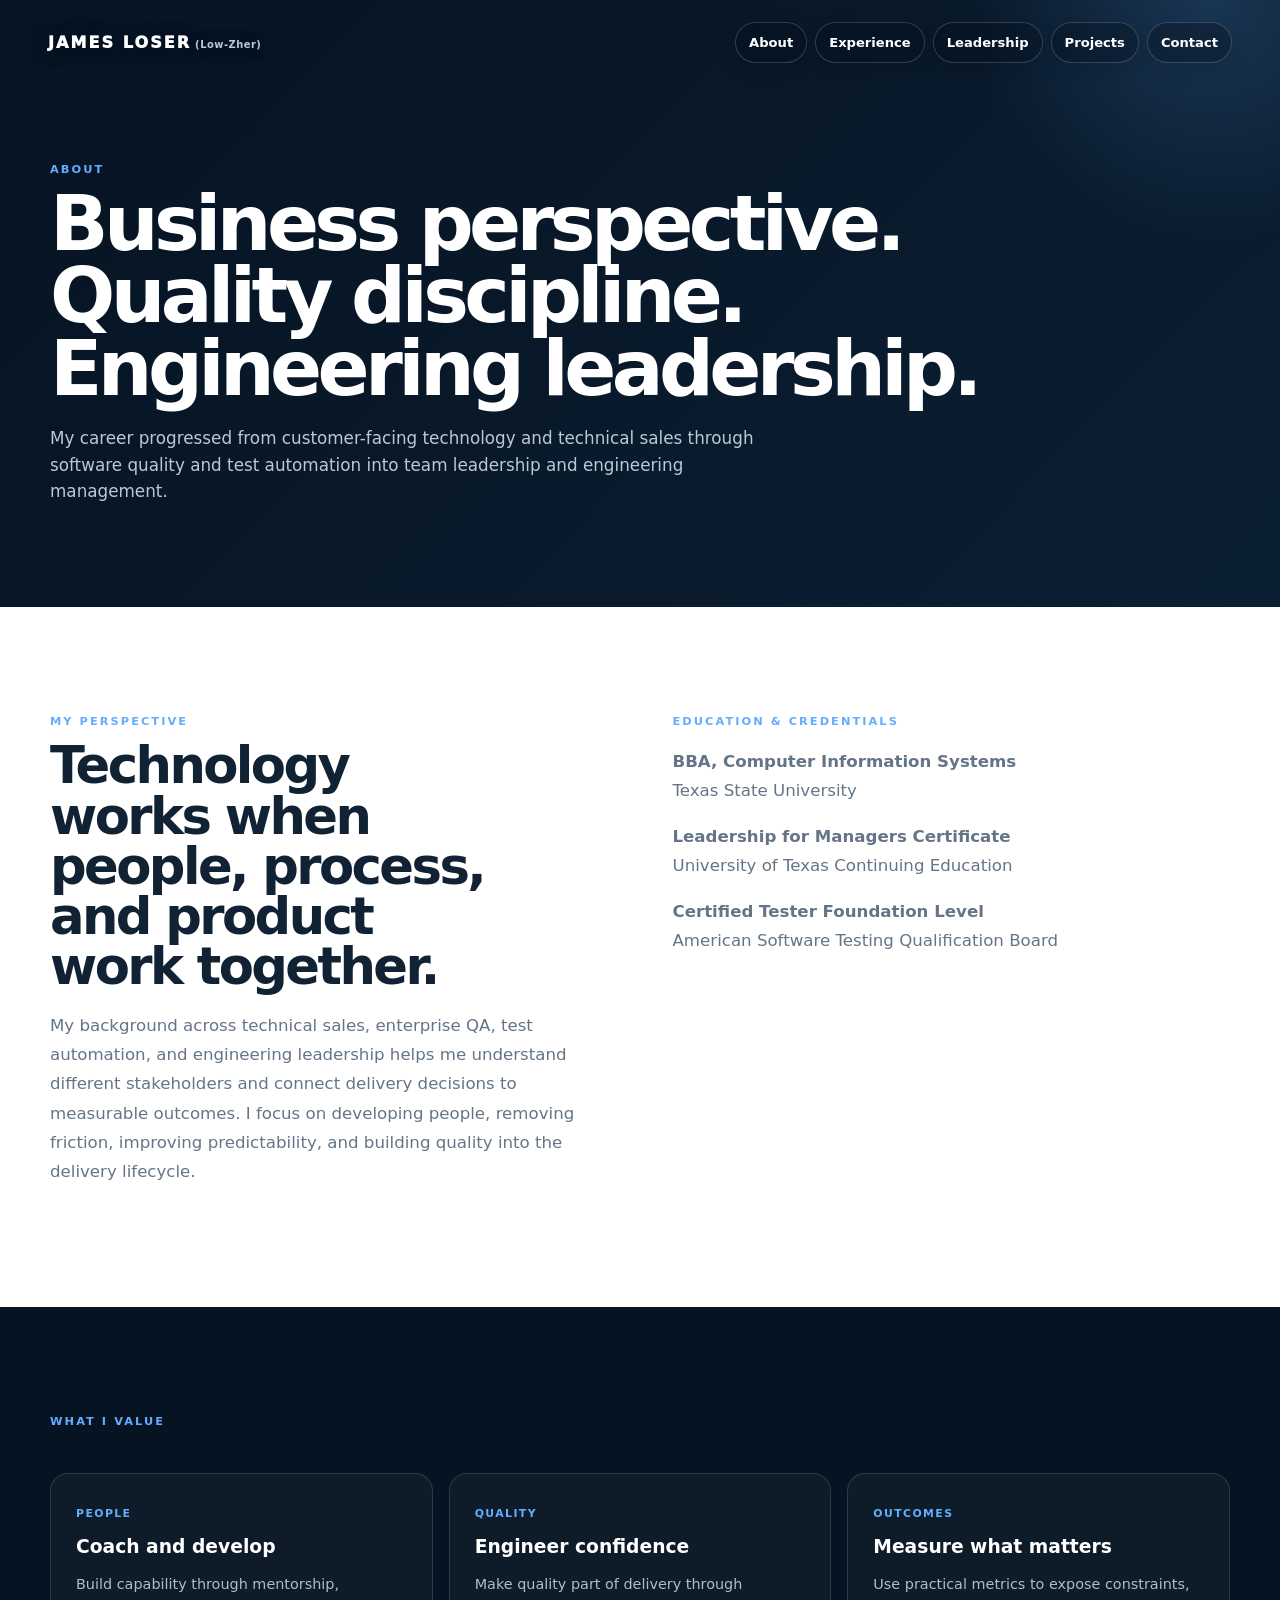
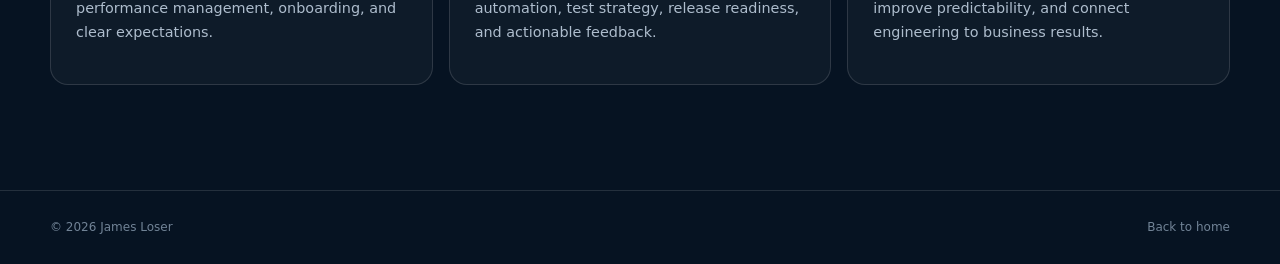
==== commit 2e441a09: "Align portfolio education and leadership positioning" ====
--- a/about.html
+++ b/about.html
@@ -1 +1 @@
-<!doctype html><html lang="en"><head><meta charset="utf-8"><meta name="viewport" content="width=device-width,initial-scale=1"><title>About James Loser</title><link rel="stylesheet" href="styles.css"></head><body><header class="page-hero"><nav class="nav"><a class="brand" href="index.html">James <span>Loser</span><span class="phonetic"> (Low-Zher)</span></a><div class="links"><a href="about.html">About</a><a href="experience.html">Experience</a><a href="leadership.html">Leadership</a><a href="projects.html">Projects</a><a href="contact.html">Contact</a></div></nav><div class="wrap"><div class="eyebrow">About</div><h1>Business perspective.<br>Quality discipline.<br>Engineering leadership.</h1><p>My experience spans the software delivery lifecycle from customer-facing technology and sales through quality assurance, automation, and engineering management.</p></div></header><main><section><div class="wrap grid2"><div><div class="label">My perspective</div><h2 class="title">Technology works when people, process, and product work together.</h2><p class="lead">I bring an unusual combination of experience: technical inside sales, enterprise QA, test automation, and engineering leadership. That range helps me ask better questions, understand different stakeholders, and connect delivery decisions to measurable outcomes.</p></div><div><div class="label">Education & credentials</div><p class="lead"><strong>BBA, Computer Information Systems</strong><br>Texas State University</p><p class="lead"><strong>BBA, Accounting</strong><br>Texas State University</p><p class="lead"><strong>Leadership for Managers Certificate</strong><br>University of Texas Continuing Education</p><p class="lead"><strong>Certified Tester Foundation Level</strong><br>American Software Testing Qualification Board</p></div></div></section><section class="dark"><div class="wrap"><div class="label">What I value</div><div class="cards"><article class="card"><b>PEOPLE</b><h3>Coach and develop</h3><p>Build capability through mentorship, performance management, onboarding, and clear expectations.</p></article><article class="card"><b>QUALITY</b><h3>Engineer confidence</h3><p>Make quality part of delivery through automation, test strategy, release readiness, and feedback.</p></article><article class="card"><b>OUTCOMES</b><h3>Measure what matters</h3><p>Use practical metrics to expose constraints, improve predictability, and connect engineering to business results.</p></article></div></div></section></main><footer class="footer"><div class="footer-inner"><span>© 2026 James Loser</span><a href="index.html">Back to home</a></div></footer></body></html>+<!doctype html><html lang="en"><head><meta charset="utf-8"><meta name="viewport" content="width=device-width,initial-scale=1"><title>About James Loser | Engineering Leadership</title><meta name="description" content="Learn about James Loser's progression from software quality and test automation into engineering leadership."><link rel="stylesheet" href="styles.css"></head><body><header class="page-hero"><nav class="nav"><a class="brand" href="index.html">James <span>Loser</span><span class="phonetic"> (Low-Zher)</span></a><div class="links"><a href="about.html">About</a><a href="experience.html">Experience</a><a href="leadership.html">Leadership</a><a href="projects.html">Projects</a><a href="contact.html">Contact</a></div></nav><div class="wrap"><div class="eyebrow">About</div><h1>Business perspective.<br>Quality discipline.<br>Engineering leadership.</h1><p>My career progressed from customer-facing technology and technical sales through software quality and test automation into team leadership and engineering management.</p></div></header><main><section><div class="wrap grid2"><div><div class="label">My perspective</div><h2 class="title">Technology works when people, process, and product work together.</h2><p class="lead">My background across technical sales, enterprise QA, test automation, and engineering leadership helps me understand different stakeholders and connect delivery decisions to measurable outcomes. I focus on developing people, removing friction, improving predictability, and building quality into the delivery lifecycle.</p></div><div><div class="label">Education & credentials</div><p class="lead"><strong>BBA, Computer Information Systems</strong><br>Texas State University</p><p class="lead"><strong>Leadership for Managers Certificate</strong><br>University of Texas Continuing Education</p><p class="lead"><strong>Certified Tester Foundation Level</strong><br>American Software Testing Qualification Board</p></div></div></section><section class="dark"><div class="wrap"><div class="label">What I value</div><div class="cards"><article class="card"><b>PEOPLE</b><h3>Coach and develop</h3><p>Build capability through mentorship, performance management, onboarding, and clear expectations.</p></article><article class="card"><b>QUALITY</b><h3>Engineer confidence</h3><p>Make quality part of delivery through automation, test strategy, release readiness, and actionable feedback.</p></article><article class="card"><b>OUTCOMES</b><h3>Measure what matters</h3><p>Use practical metrics to expose constraints, improve predictability, and connect engineering to business results.</p></article></div></div></section></main><footer class="footer"><div class="footer-inner"><span>© 2026 James Loser</span><a href="index.html">Back to home</a></div></footer></body></html>
